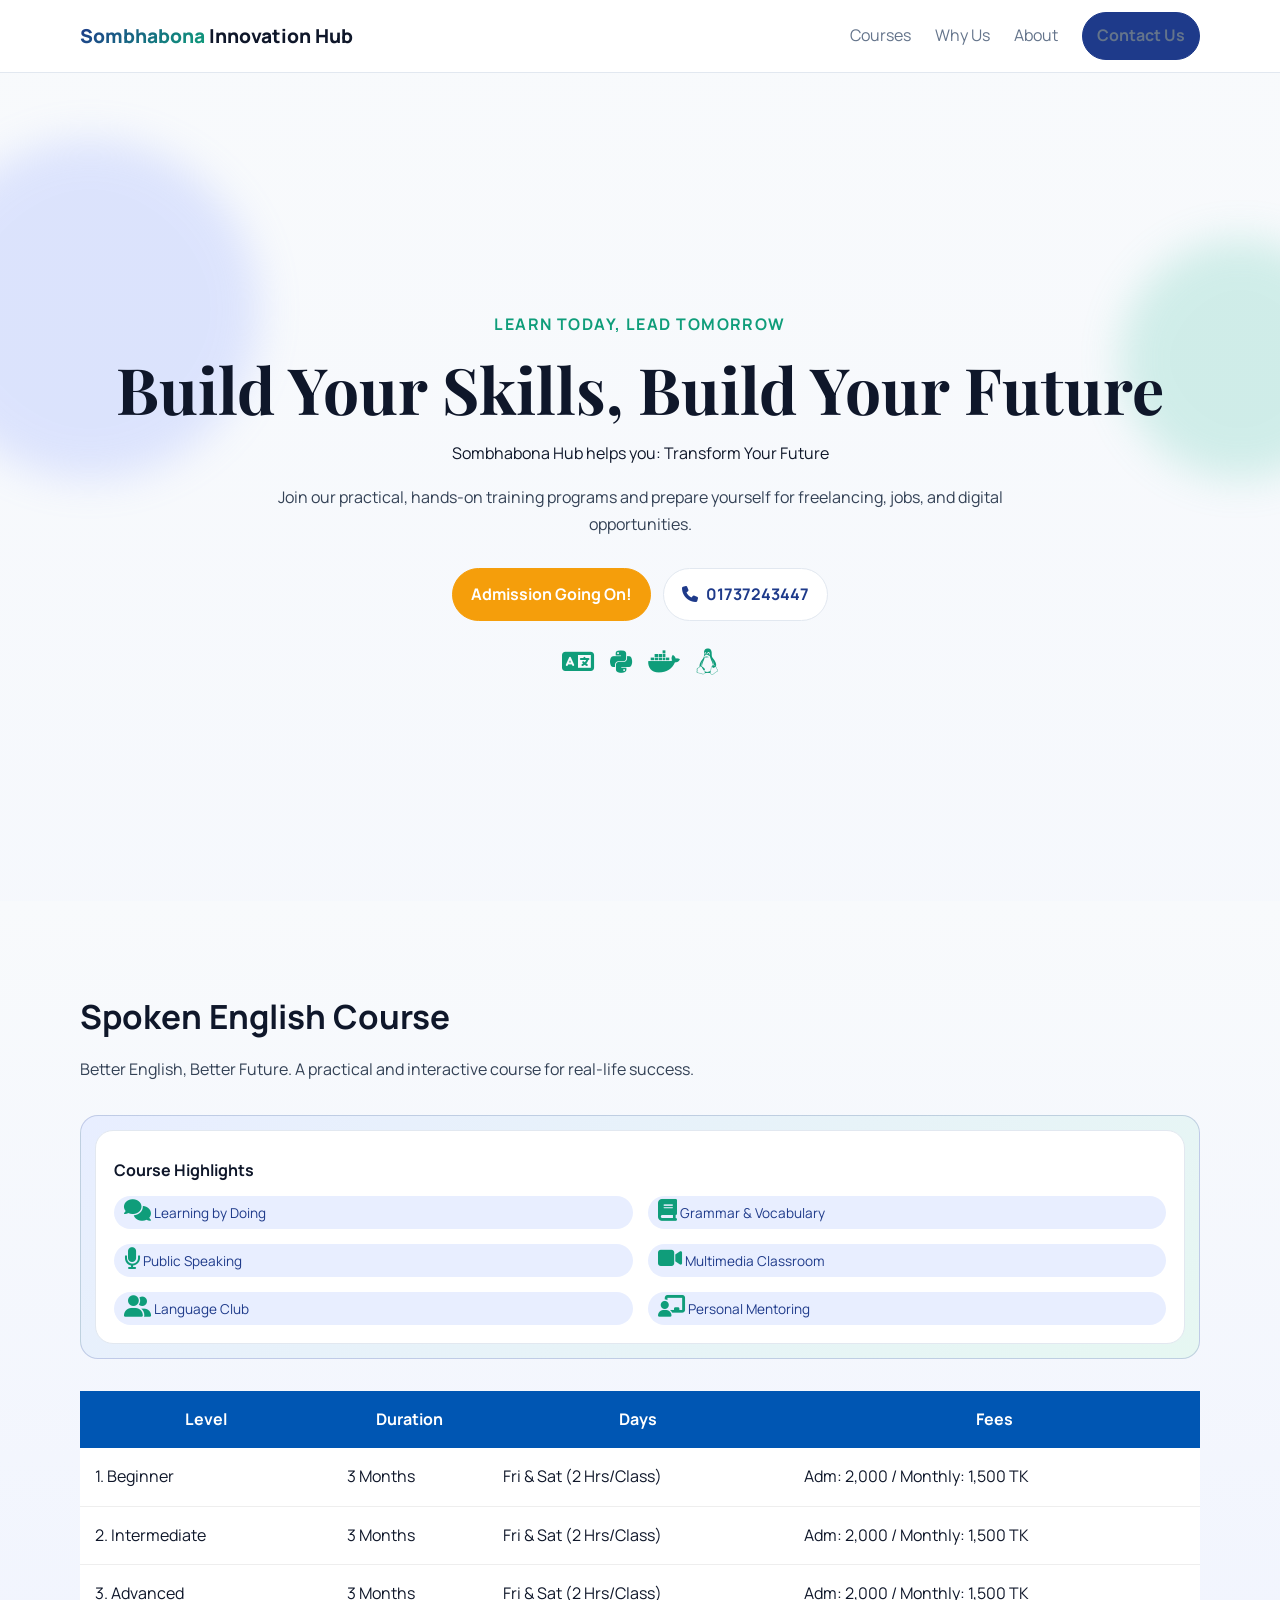
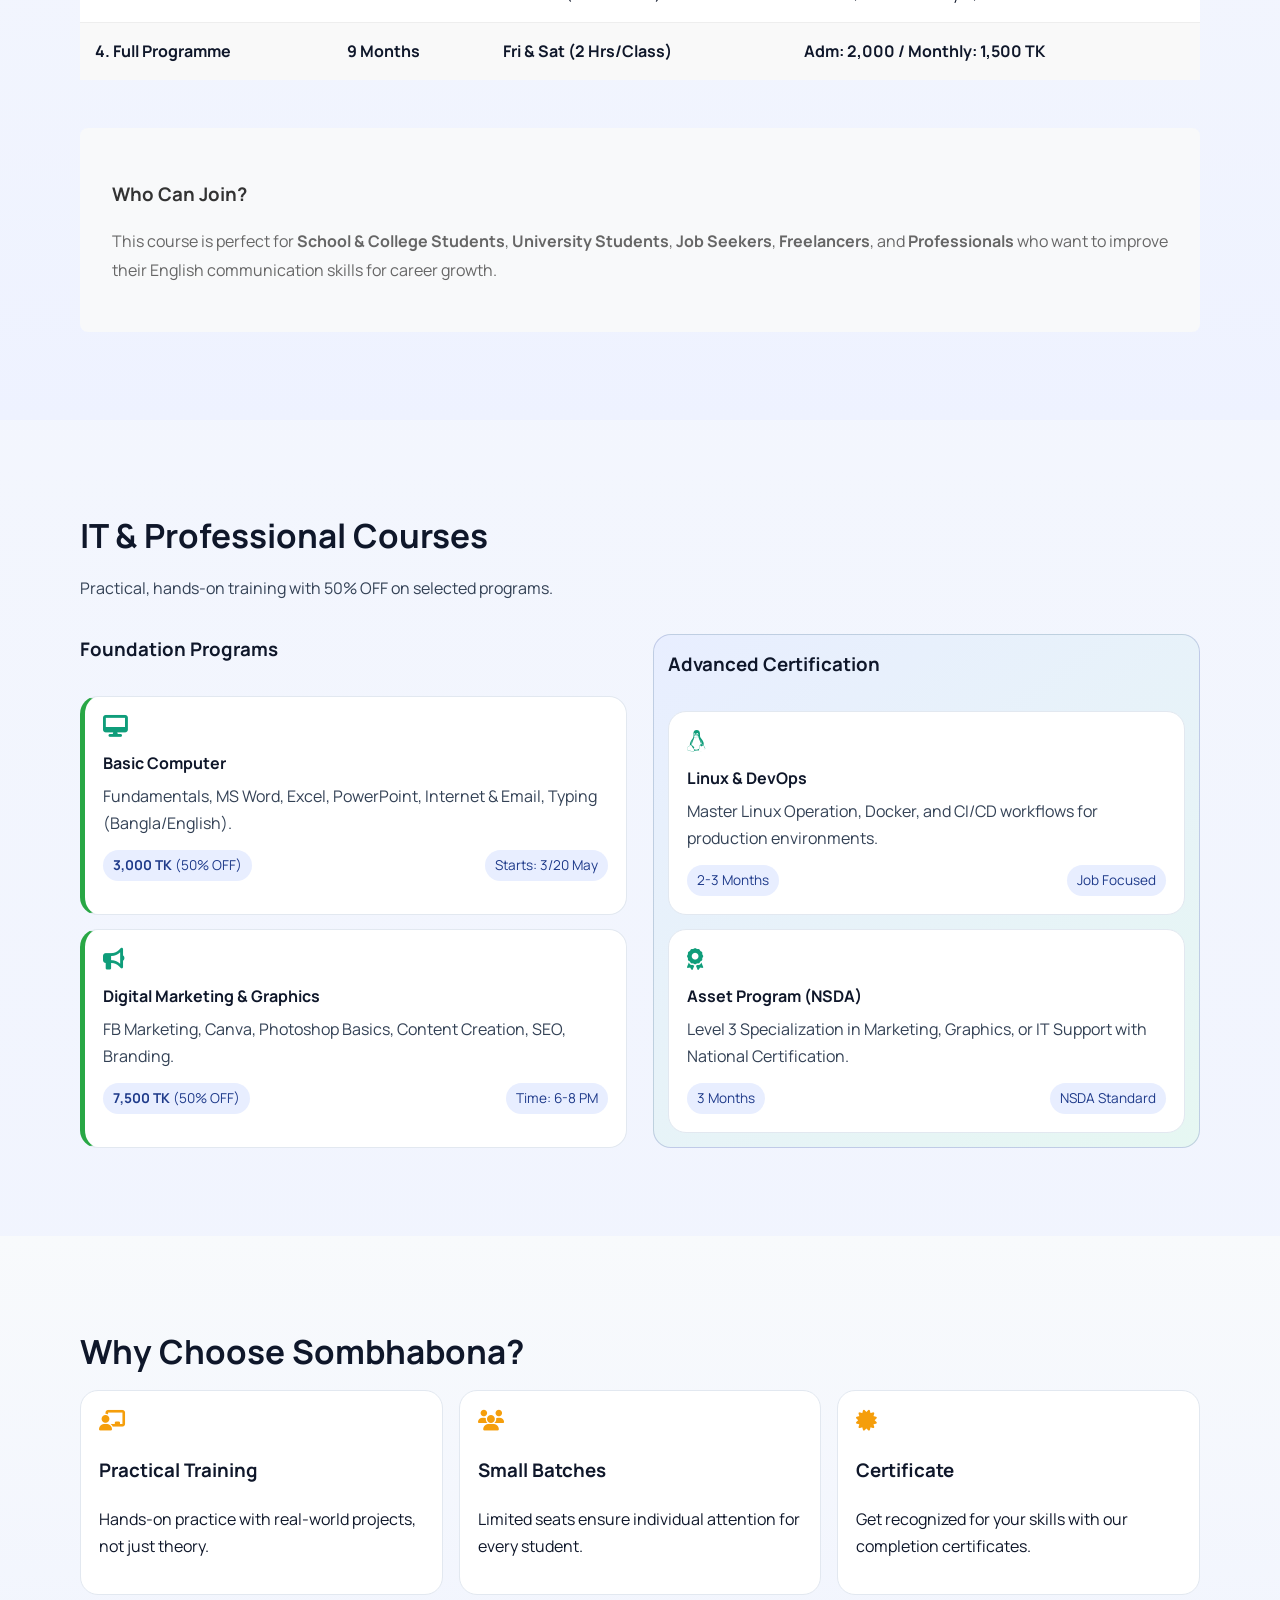
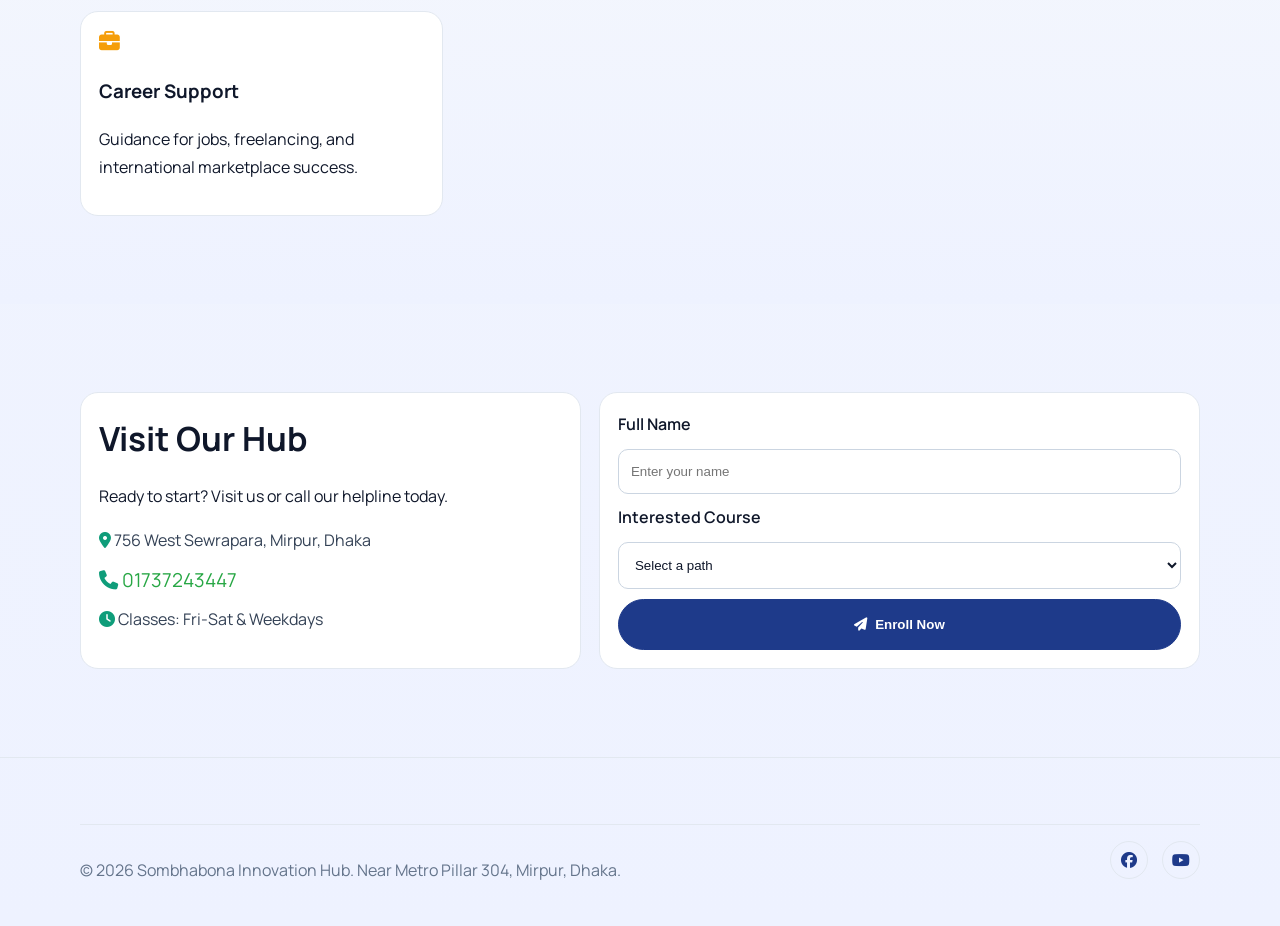
==== index-2.html @ af1b8246 "update to php" ====
<!DOCTYPE html>
<html lang="en">
  <head>
    <meta charset="UTF-8" />
    <meta name="viewport" content="width=device-width, initial-scale=1.0" />
    <title>Sombhabona Skills | Spoken English & IT Training</title>
    <meta
      name="description"
      content="Sombhabona Innovation Hub offers Spoken English, Digital Marketing, Graphic Design, and IT training with hands-on mentorship and career support."
    />
    <meta
      name="keywords"
      content="IT training, Spoken English course, devops course, docker course, linux, digital marketing, graphic design, Mirpur IT center"
    />
    <meta property="og:title" content="Sombhabona Innovation Hub" />
    <meta
      property="og:description"
      content="Master in-demand IT and Language skills with practical training and expert mentors."
    />
    <meta property="og:type" content="website" />
    <link rel="preconnect" href="https://fonts.googleapis.com" />
    <link rel="preconnect" href="https://fonts.gstatic.com" crossorigin />
    <link
      href="https://fonts.googleapis.com/css2?family=Manrope:wght@400;500;600;700;800&family=Playfair+Display:wght@700&display=swap"
      rel="stylesheet"
    />
    <link
      rel="stylesheet"
      href="https://cdnjs.cloudflare.com/ajax/libs/font-awesome/6.5.2/css/all.min.css"
      referreypolicy="no-referrer"
    />
    <link rel="stylesheet" href="styles.css" />
  </head>
  <body>
    <a class="skip-link" href="#main-content">Skip to content</a>

    <header class="site-header" id="top">
      <nav class="navbar container" aria-label="Main navigation">
        <a class="logo" href="#top">
          <span>Sombhabona</span> Innovation Hub
        </a>

        <button class="menu-toggle" aria-label="Open menu" aria-expanded="false" aria-controls="site-menu">
          <span></span><span></span><span></span>
        </button>

        <ul class="nav-links" id="site-menu">
          <li><a href="#courses">Courses</a></li>
          <li><a href="#features">Why Us</a></li>
          <li><a href="#about">About</a></li>
          <li><a href="#contact" class="btn btn-small">Contact Us</a></li>
        </ul>
      </nav>
    </header>

    <main id="main-content">
      <section class="hero section">
        <div class="orb orb-a"></div>
        <div class="orb orb-b"></div>
        <div class="container hero-content reveal">
          <p class="eyebrow">Learn Today, Lead Tomorrow</p>
          <h1>Build Your Skills, Build Your Future</h1>
          <p class="hero-rotator" aria-live="polite">
            <span class="rotator-label">Sombhabona Hub helps you:</span>
            <span class="rotating-text" id="heroRotatingText">Transform Your Future</span>
          </p>
          <p class="hero-text">
            Join our practical, hands-on training programs and prepare yourself for freelancing, jobs, and digital opportunities.
          </p>

          <div class="hero-actions">
            <a href="#courses" class="btn btn-enroll">Admission Going On!</a>
            <a href="tel:01737243447" class="btn btn-ghost"><i class="fa-solid fa-phone"></i> 01737243447</a>
          </div>

          <div class="hero-icons" aria-hidden="true">
            <i class="fa-solid fa-language" title="Spoken English"></i>
            <i class="fa-brands fa-python"></i>
            <i class="fa-brands fa-docker"></i>
            <i class="fa-brands fa-linux"></i>
          </div>
        </div>
      </section>

      <section id="spoken-english" class="section section-alt">
        <div class="container reveal">
          <h2 class="section-title">Spoken English Course</h2>
          <p class="section-subtitle">Better English, Better Future. A practical and interactive course for real-life success.</p>
          
          <div class="course-grid">
            <div class="course-column premium" style="grid-column: span 2;">
                <article class="course-card">
                    <h4>Course Highlights</h4>
                    <div class="meta" style="display: grid; grid-template-columns: 1fr 1fr; gap: 15px;">
                        <span><i class="fa-solid fa-comments"></i> Learning by Doing</span>
                        <span><i class="fa-solid fa-book"></i> Grammar & Vocabulary</span>
                        <span><i class="fa-solid fa-microphone"></i> Public Speaking</span>
                        <span><i class="fa-solid fa-video"></i> Multimedia Classroom</span>
                        <span><i class="fa-solid fa-user-group"></i> Language Club</span>
                        <span><i class="fa-solid fa-chalkboard-user"></i> Personal Mentoring</span>
                    </div>
                </article>
            </div>
          </div>

          <div class="table-container" style="overflow-x:auto; margin-top: 2rem;">
            <table style="width:100%; border-collapse: collapse; background: white; border-radius: 8px;">
                <thead style="background: var(--primary-color, #0056b3); color: white;">
                    <tr>
                        <th style="padding: 15px;">Level</th>
                        <th style="padding: 15px;">Duration</th>
                        <th style="padding: 15px;">Days</th>
                        <th style="padding: 15px;">Fees</th>
                    </tr>
                </thead>
                <tbody>
                    <tr style="border-bottom: 1px solid #eee;">
                        <td style="padding: 15px;">1. Beginner</td>
                        <td style="padding: 15px;">3 Months</td>
                        <td style="padding: 15px;">Fri & Sat (2 Hrs/Class)</td>
                        <td style="padding: 15px;">Adm: 2,000 / Monthly: 1,500 TK</td>
                    </tr>
                    <tr style="border-bottom: 1px solid #eee;">
                        <td style="padding: 15px;">2. Intermediate</td>
                        <td style="padding: 15px;">3 Months</td>
                        <td style="padding: 15px;">Fri & Sat (2 Hrs/Class)</td>
                        <td style="padding: 15px;">Adm: 2,000 / Monthly: 1,500 TK</td>
                    </tr>
                    <tr style="border-bottom: 1px solid #eee;">
                        <td style="padding: 15px;">3. Advanced</td>
                        <td style="padding: 15px;">3 Months</td>
                        <td style="padding: 15px;">Fri & Sat (2 Hrs/Class)</td>
                        <td style="padding: 15px;">Adm: 2,000 / Monthly: 1,500 TK</td>
                    </tr>
                    <tr style="font-weight: bold; background: #f9f9f9;">
                        <td style="padding: 15px;">4. Full Programme</td>
                        <td style="padding: 15px;">9 Months</td>
                        <td style="padding: 15px;">Fri & Sat (2 Hrs/Class)</td>
                        <td style="padding: 15px;">Adm: 2,000 / Monthly: 1,500 TK</td>
                    </tr>
                </tbody>
            </table>
          </div>

          <div style="margin-top: 3rem; padding: 2rem; background: #f8f9fa; border-radius: 8px;">
            <h3 style="margin-bottom: 1rem; color: #333;">Who Can Join?</h3>
            <p style="color: #666; line-height: 1.8;">
              This course is perfect for <strong>School & College Students</strong>, <strong>University Students</strong>, <strong>Job Seekers</strong>, <strong>Freelancers</strong>, and <strong>Professionals</strong> who want to improve their English communication skills for career growth.
            </p>
          </div>
        </div>
      </section>

      <section id="courses" class="section">
        <div class="container reveal">
          <h2 class="section-title">IT & Professional Courses</h2>
          <p class="section-subtitle">Practical, hands-on training with 50% OFF on selected programs.</p>

          <div class="course-grid">
            <div class="course-column">
              <h3>Foundation Programs</h3>
              <article class="course-card" style="border-left: 5px solid #28a745;">
                <i class="fa-solid fa-desktop"></i>
                <h4>Basic Computer</h4>
                <p>Fundamentals, MS Word, Excel, PowerPoint, Internet & Email, Typing (Bangla/English).</p>
                <div class="meta">
                    <span><strong>3,000 TK</strong> (50% OFF)</span>
                    <span>Starts: 3/20 May</span>
                </div>
              </article>

              <article class="course-card" style="border-left: 5px solid #28a745;">
                <i class="fa-solid fa-bullhorn"></i>
                <h4>Digital Marketing & Graphics</h4>
                <p>FB Marketing, Canva, Photoshop Basics, Content Creation, SEO, Branding.</p>
                <div class="meta">
                    <span><strong>7,500 TK</strong> (50% OFF)</span>
                    <span>Time: 6-8 PM</span>
                </div>
              </article>
            </div>

            <div class="course-column premium">
              <h3>Advanced Certification</h3>
              <article class="course-card">
                <i class="fa-brands fa-linux"></i>
                <h4>Linux & DevOps</h4>
                <p>Master Linux Operation, Docker, and CI/CD workflows for production environments.</p>
                <div class="meta"><span>2-3 Months</span><span>Job Focused</span></div>
              </article>

              <article class="course-card">
                <i class="fa-solid fa-award"></i>
                <h4>Asset Program (NSDA)</h4>
                <p>Level 3 Specialization in Marketing, Graphics, or IT Support with National Certification.</p>
                <div class="meta"><span>3 Months</span><span>NSDA Standard</span></div>
              </article>
            </div>
          </div>
        </div>
      </section>

      <section id="features" class="section section-alt">
        <div class="container reveal">
          <h2 class="section-title">Why Choose Sombhabona?</h2>
          <div class="feature-grid">
            <article class="feature-card"><i class="fa-solid fa-chalkboard-user"></i><h3>Practical Training</h3><p>Hands-on practice with real-world projects, not just theory.</p></article>
            <article class="feature-card"><i class="fa-solid fa-users"></i><h3>Small Batches</h3><p>Limited seats ensure individual attention for every student.</p></article>
            <article class="feature-card"><i class="fa-solid fa-certificate"></i><h3>Certificate</h3><p>Get recognized for your skills with our completion certificates.</p></article>
            <article class="feature-card"><i class="fa-solid fa-briefcase"></i><h3>Career Support</h3><p>Guidance for jobs, freelancing, and international marketplace success.</p></article>
          </div>
        </div>
      </section>

      <section id="contact" class="section">
        <div class="container contact-grid reveal">
          <aside class="contact-info">
            <h2 class="section-title">Visit Our Hub</h2>
            <p>Ready to start? Visit us or call our helpline today.</p>
            <ul>
              <li><i class="fa-solid fa-location-dot"></i> 756 West Sewrapara, Mirpur, Dhaka</li>
              <li style="font-size: 1.2rem; color: #28a745;"><i class="fa-solid fa-phone"></i> 01737243447</li>
              <li><i class="fa-solid fa-clock"></i> Classes: Fri-Sat & Weekdays</li>
            </ul>
          </aside>

          <form id="contactForm" class="contact-form">
            <div class="field">
              <label for="fullName">Full Name</label>
              <input id="fullName" type="text" placeholder="Enter your name" required />
            </div>
            <div class="field">
              <label for="course">Interested Course</label>
              <select id="course" required>
                <option value="">Select a path</option>
                <option>Spoken English Programme</option>
                <option>Basic Computer (3,000 TK)</option>
                <option>Digital Marketing & Graphics (7,500 TK)</option>
                <option>Linux / DevOps / Cloud</option>
              </select>
            </div>
            <button type="submit" class="btn submit-btn">
              <i class="fa-solid fa-paper-plane"></i>
              <span>Enroll Now</span>
            </button>
          </form>
        </div>
      </section>
    </main>

    <footer class="site-footer">
      <div class="footer-bottom container">
        <p>© 2026 Sombhabona Innovation Hub. Near Metro Pillar 304, Mirpur, Dhaka.</p>
        <div class="socials">
            <a href="#"><i class="fa-brands fa-facebook"></i></a>
            <a href="#"><i class="fa-brands fa-youtube"></i></a>
        </div>
      </div>
    </footer>

    <script src="script.js"></script>
  </body>
</html>
---- styles.css ----
:root {
  --primary: #1e3a8a;
  --primary-hover: #1a3278;
  --primary-light: #e8eeff;
  --secondary: #0f9d7a;
  --secondary-hover: #0c8768;
  --secondary-light: #e6f7f2;
  --accent: #f59e0b;
  --accent-hover: #d98908;
  --accent-light: #fff5e3;
  --bg-main: #f8fafc;
  --bg-surface: #ffffff;
  --bg-elevated: #f1f5f9;
  --border: #e2e8f0;
  --text-primary: #0f172a;
  --text-secondary: #334155;
  --text-muted: #64748b;
  --success: #10b981;
  --danger: #ef4444;
  --radius: 18px;
  --shadow: 0 20px 60px rgba(30, 58, 138, 0.12);
}

* {
  box-sizing: border-box;
}

html {
  scroll-behavior: smooth;
}

body {
  margin: 0;
  font-family: "Manrope", sans-serif;
  background: linear-gradient(180deg, #f8fafc 0%, #eef2ff 100%);
  color: var(--text-primary);
  line-height: 1.7;
}

img {
  max-width: 100%;
}

a {
  color: inherit;
  text-decoration: none;
}

.container {
  width: min(1120px, 92%);
  margin: 0 auto;
}

.section {
  padding: 88px 0;
}

.section-alt {
  background: linear-gradient(180deg, #f8fafc, #eef2ff);
}

.section-title {
  font-size: clamp(1.6rem, 2.6vw, 2.6rem);
  margin: 0 0 10px;
}

.section-subtitle {
  color: var(--text-secondary);
  margin: 0 0 32px;
}

.skip-link {
  position: absolute;
  left: -999px;
  top: -999px;
}

.skip-link:focus {
  left: 16px;
  top: 16px;
  background: var(--primary);
  color: #ffffff;
  padding: 8px 12px;
  border-radius: 8px;
}

.site-header {
  position: sticky;
  top: 0;
  z-index: 999;
  backdrop-filter: blur(12px);
  background: rgba(255, 255, 255, 0.9);
  border-bottom: 1px solid var(--border);
}

.navbar {
  display: flex;
  justify-content: space-between;
  align-items: center;
  min-height: 72px;
}

.logo {
  font-weight: 800;
  font-size: 1.2rem;
}

.logo span {
  background: linear-gradient(135deg, var(--primary), var(--secondary));
  -webkit-background-clip: text;
  background-clip: text;
  color: transparent;
}

.nav-links {
  list-style: none;
  display: flex;
  gap: 24px;
  align-items: center;
  margin: 0;
  padding: 0;
}

.nav-links a {
  color: var(--text-muted);
  transition: color 0.25s ease;
}

.nav-links a:hover,
.nav-links a.active {
  color: var(--primary);
}

.btn {
  display: inline-flex;
  align-items: center;
  justify-content: center;
  gap: 8px;
  border: 1px solid var(--primary);
  background: var(--primary);
  color: #fff;
  padding: 12px 18px;
  border-radius: 999px;
  font-weight: 700;
  transition: transform 0.25s ease, box-shadow 0.25s ease;
}

.btn:hover {
  transform: translateY(-2px);
  box-shadow: var(--shadow);
  background: var(--primary-hover);
}

.btn-ghost {
  background: #ffffff;
  border-color: var(--border);
  color: var(--primary);
}

.btn-small {
  padding: 9px 14px;
  color: #fff;
}

.btn-enroll {
  background: var(--accent);
  border-color: var(--accent);
}

.btn-enroll:hover {
  background: var(--accent-hover);
}

.menu-toggle {
  display: none;
  flex-direction: column;
  gap: 5px;
  background: none;
  border: 0;
}

.menu-toggle span {
  width: 26px;
  height: 2px;
  background: var(--text-primary);
}

.hero {
  position: relative;
  overflow: clip;
  min-height: calc(100vh - 72px);
  display: grid;
  place-items: center;
}

.hero-content {
  text-align: center;
  position: relative;
  z-index: 2;
}

.eyebrow {
  text-transform: uppercase;
  letter-spacing: 0.09em;
  color: var(--secondary);
  font-weight: 700;
}

.hero h1 {
  margin: 0;
  font-size: clamp(2.1rem, 5vw, 4.1rem);
  line-height: 1.1;
  font-family: "Playfair Display", serif;
}

.hero-text {
  max-width: 760px;
  margin: 14px auto 30px;
  color: var(--text-secondary);
}

.hero-actions {
  display: flex;
  justify-content: center;
  flex-wrap: wrap;
  gap: 12px;
}

.hero-icons {
  margin-top: 28px;
  display: inline-flex;
  gap: 16px;
  color: var(--secondary);
  font-size: 1.6rem;
  animation: float 4s ease-in-out infinite;
}

.stats-strip {
  margin-top: 28px;
  display: grid;
  gap: 14px;
  grid-template-columns: repeat(3, minmax(90px, 1fr));
}

.stats-strip article {
  background: var(--bg-surface);
  border: 1px solid var(--border);
  border-radius: var(--radius);
  padding: 12px;
}

.stats-strip strong {
  display: block;
  font-size: 1.4rem;
}

.stats-strip span {
  color: var(--text-muted);
  font-size: 0.92rem;
}

.orb {
  position: absolute;
  border-radius: 999px;
  filter: blur(20px);
  opacity: 0.25;
  pointer-events: none;
}

.orb-a {
  width: 340px;
  height: 340px;
  background: #8ca3ff;
  top: 8%;
  left: -80px;
  animation: pulse 7s infinite;
}

.orb-b {
  width: 240px;
  height: 240px;
  background: #5bc9b0;
  right: -80px;
  top: 20%;
  animation: pulse 8s infinite;
}

.orb-c {
  width: 290px;
  height: 290px;
  background: #ffd38a;
  bottom: -100px;
  left: 40%;
  animation: pulse 9s infinite;
}

.course-grid {
  display: grid;
  gap: 26px;
  grid-template-columns: repeat(2, minmax(0, 1fr));
  align-items: stretch;
}

.course-column h3 {
  margin: 0 0 16px;
}

.course-grid > .course-column:not(.asset-program) {
  display: flex;
  flex-direction: column;
  gap: 14px;
}

.course-grid > .course-column:not(.asset-program) .course-card {
  margin-bottom: 0;
  flex: 1;
}

.course-card {
  background: var(--bg-surface);
  border: 1px solid var(--border);
  border-radius: var(--radius);
  padding: 18px;
  margin-bottom: 14px;
  transition: transform 0.3s ease, border-color 0.3s ease;
}

.course-card:hover {
  transform: translateY(-5px);
  border-color: rgba(15, 157, 122, 0.55);
}

.course-card i {
  color: var(--secondary);
  font-size: 1.35rem;
}

.course-card h4 {
  margin: 8px 0 6px;
}

.course-card p {
  margin: 0;
  color: var(--text-secondary);
}

.meta {
  margin-top: 12px;
  display: flex;
  justify-content: space-between;
  gap: 10px;
}

.meta span {
  font-size: 0.85rem;
  background: var(--primary-light);
  color: var(--primary);
  border-radius: 999px;
  padding: 4px 10px;
}

.premium {
  padding: 14px;
  border-radius: var(--radius);
  background: linear-gradient(145deg, var(--primary-light), var(--secondary-light));
  border: 1px solid rgba(30, 58, 138, 0.2);
}

.asset-courses {
  display: grid;
  grid-template-columns: repeat(3, minmax(0, 1fr));
  gap: 14px;
}

.asset-program {
  grid-column: 1 / -1;
}

.asset-program .course-card {
  margin-bottom: 0;
  height: 100%;
}

.feature-grid,
.testimonial-grid,
.counter-grid,
.footer-grid {
  display: grid;
  gap: 16px;
}

.feature-grid {
  grid-template-columns: repeat(3, minmax(0, 1fr));
}

.feature-card,
.testimonial-card,
.counter-grid article,
.contact-info,
.contact-form {
  background: var(--bg-surface);
  border: 1px solid var(--border);
  border-radius: var(--radius);
  padding: 18px;
}

.feature-card:hover,
.testimonial-card:hover {
  box-shadow: var(--shadow);
  transform: translateY(-4px);
}

.feature-card i {
  color: var(--accent);
  font-size: 1.3rem;
}

.about-grid {
  display: grid;
  gap: 28px;
  grid-template-columns: 1fr 1fr;
  align-items: center;
}

.about-media {
  min-height: 320px;
  border-radius: var(--radius);
  padding: 12px;
  background: linear-gradient(150deg, var(--primary-light), var(--secondary-light));
}

.about-block {
  height: 100%;
  border-radius: calc(var(--radius) - 6px);
  background: repeating-linear-gradient(
    45deg,
    rgba(255, 255, 255, 1),
    rgba(255, 255, 255, 1) 20px,
    rgba(241, 245, 249, 1),
    rgba(241, 245, 249, 1) 40px
  );
}

.about-image {
  width: 100%;
  height: 100%;
  min-height: 296px;
  border-radius: calc(var(--radius) - 6px);
  object-fit: cover;
  display: block;
}

.checks {
  padding: 0;
  list-style: none;
}

.checks li {
  margin: 8px 0;
}

.checks i {
  color: var(--success);
}

.counter-grid {
  grid-template-columns: repeat(4, minmax(0, 1fr));
}

.counter-grid article {
  text-align: center;
}

.counter-grid i {
  font-size: 1.4rem;
  color: var(--secondary);
}

.counter-grid strong {
  display: block;
  font-size: 2rem;
  margin-top: 6px;
}

.counter-grid span {
  color: var(--text-muted);
}

.testimonial-grid {
  grid-template-columns: repeat(3, minmax(0, 1fr));
}

.stars {
  color: var(--accent);
  letter-spacing: 1px;
}

.faq-list {
  display: grid;
  gap: 12px;
}

.faq-item {
  border-radius: 14px;
  border: 1px solid var(--border);
  overflow: hidden;
  background: var(--bg-surface);
}

.faq-question {
  width: 100%;
  text-align: left;
  background: none;
  color: var(--text-primary);
  border: 0;
  padding: 16px;
  font-size: 1rem;
  display: flex;
  justify-content: space-between;
  align-items: center;
}

.faq-question i {
  transition: transform 0.25s ease;
}

.faq-item.open .faq-question i {
  transform: rotate(180deg);
}

.faq-answer {
  max-height: 0;
  overflow: hidden;
  transition: max-height 0.3s ease;
}

.faq-item.open .faq-answer {
  max-height: 130px;
}

.faq-answer p {
  margin: 0;
  padding: 0 16px 16px;
  color: var(--text-secondary);
}

.contact-grid {
  display: grid;
  grid-template-columns: 1fr 1.2fr;
  gap: 18px;
}

.contact-info ul {
  list-style: none;
  padding: 0;
  margin: 16px 0;
}

.contact-info li {
  margin: 10px 0;
  color: var(--text-secondary);
}

.contact-info i {
  color: var(--secondary);
}

.socials {
  display: flex;
  gap: 14px;
}

.socials a {
  width: 38px;
  height: 38px;
  display: grid;
  place-items: center;
  border-radius: 999px;
  border: 1px solid var(--border);
  color: var(--primary);
}

.contact-form {
  display: grid;
  gap: 10px;
}

.field {
  display: grid;
  gap: 6px;
}

.field label {
  font-weight: 600;
}

.field input,
.field select,
.field textarea {
  width: 100%;
  padding: 12px;
  border-radius: 10px;
  border: 1px solid #cbd5e1;
  background: #ffffff;
  color: var(--text-primary);
}

.field input:focus,
.field select:focus,
.field textarea:focus {
  outline: 2px solid rgba(15, 157, 122, 0.45);
  border-color: transparent;
}

.error {
  color: var(--danger);
  min-height: 1.15em;
}

.form-status {
  margin: 8px 0 0;
  font-weight: 700;
}

.form-status.ok {
  color: var(--success);
}

.form-status.fail {
  color: var(--danger);
}

.site-footer {
  padding-top: 46px;
  border-top: 1px solid var(--border);
}

.footer-grid {
  grid-template-columns: repeat(4, minmax(0, 1fr));
}

.footer-grid a {
  display: block;
  margin: 6px 0;
  color: var(--text-secondary);
}

.footer-bottom {
  border-top: 1px solid var(--border);
  margin-top: 20px;
  padding: 16px 0 26px;
  display: flex;
  justify-content: space-between;
  gap: 16px;
  flex-wrap: wrap;
  color: var(--text-muted);
}

.reveal {
  opacity: 0;
  transform: translateY(30px);
  transition: opacity 0.7s ease, transform 0.7s ease;
}

.reveal.show {
  opacity: 1;
  transform: translateY(0);
}

@keyframes pulse {
  0%,
  100% {
    transform: scale(1);
  }
  50% {
    transform: scale(1.12);
  }
}

@keyframes float {
  0%,
  100% {
    transform: translateY(0);
  }
  50% {
    transform: translateY(-8px);
  }
}

@media (max-width: 992px) {
  .course-grid,
  .feature-grid,
  .testimonial-grid,
  .counter-grid,
  .footer-grid,
  .contact-grid,
  .about-grid {
    grid-template-columns: 1fr 1fr;
  }

  .asset-courses {
    grid-template-columns: 1fr 1fr;
  }
}

@media (max-width: 768px) {
  .menu-toggle {
    display: flex;
  }

  .nav-links {
    position: fixed;
    top: 72px;
    right: 0;
    width: min(320px, 80vw);
    height: calc(100vh - 72px);
    background: #ffffff;
    border-left: 1px solid var(--border);
    display: grid;
    align-content: start;
    gap: 8px;
    padding: 16px;
    transform: translateX(100%);
    transition: transform 0.3s ease;
  }

  .nav-links.open {
    transform: translateX(0);
  }

  .course-grid,
  .feature-grid,
  .testimonial-grid,
  .counter-grid,
  .footer-grid,
  .contact-grid,
  .about-grid {
    grid-template-columns: 1fr;
  }

  .asset-courses {
    grid-template-columns: 1fr;
  }

  .section {
    padding: 70px 0;
  }
}

@media (prefers-reduced-motion: reduce) {
  *,
  *::before,
  *::after {
    animation: none !important;
    transition: none !important;
    scroll-behavior: auto !important;
  }
}
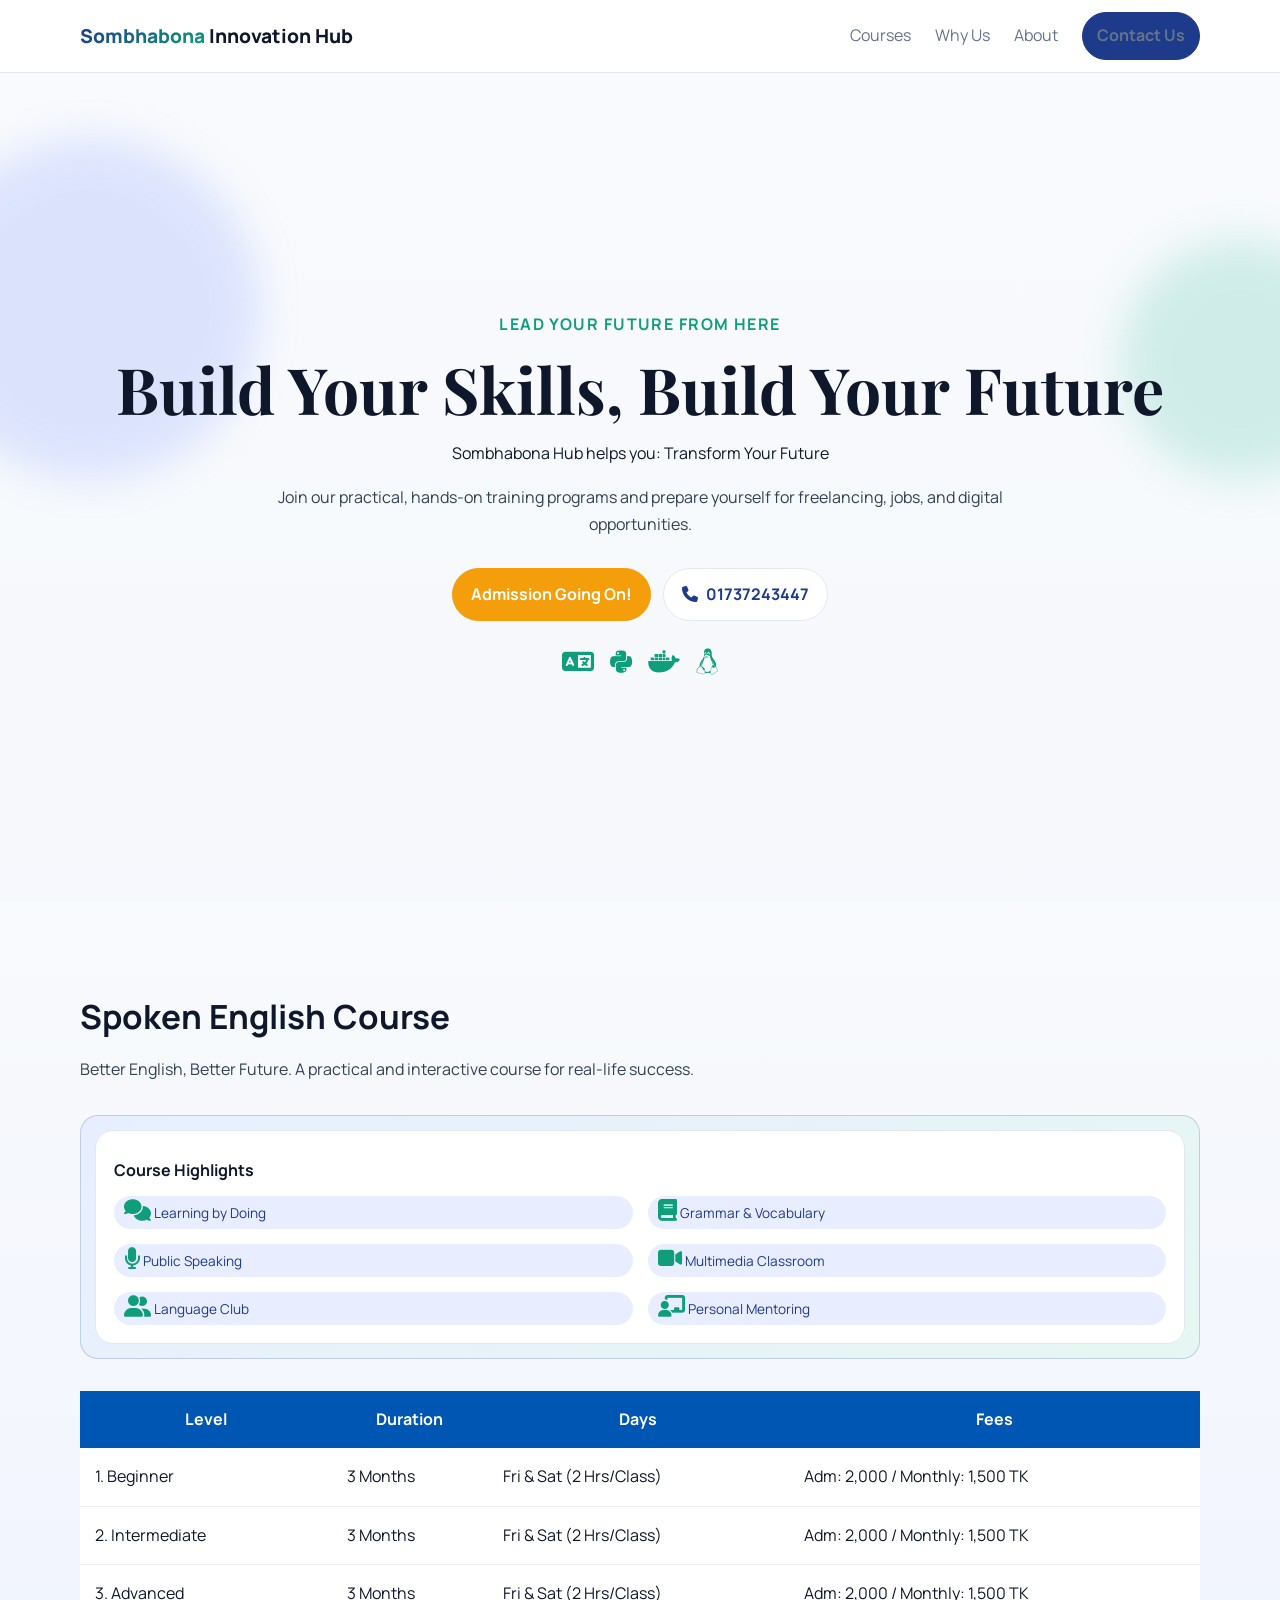
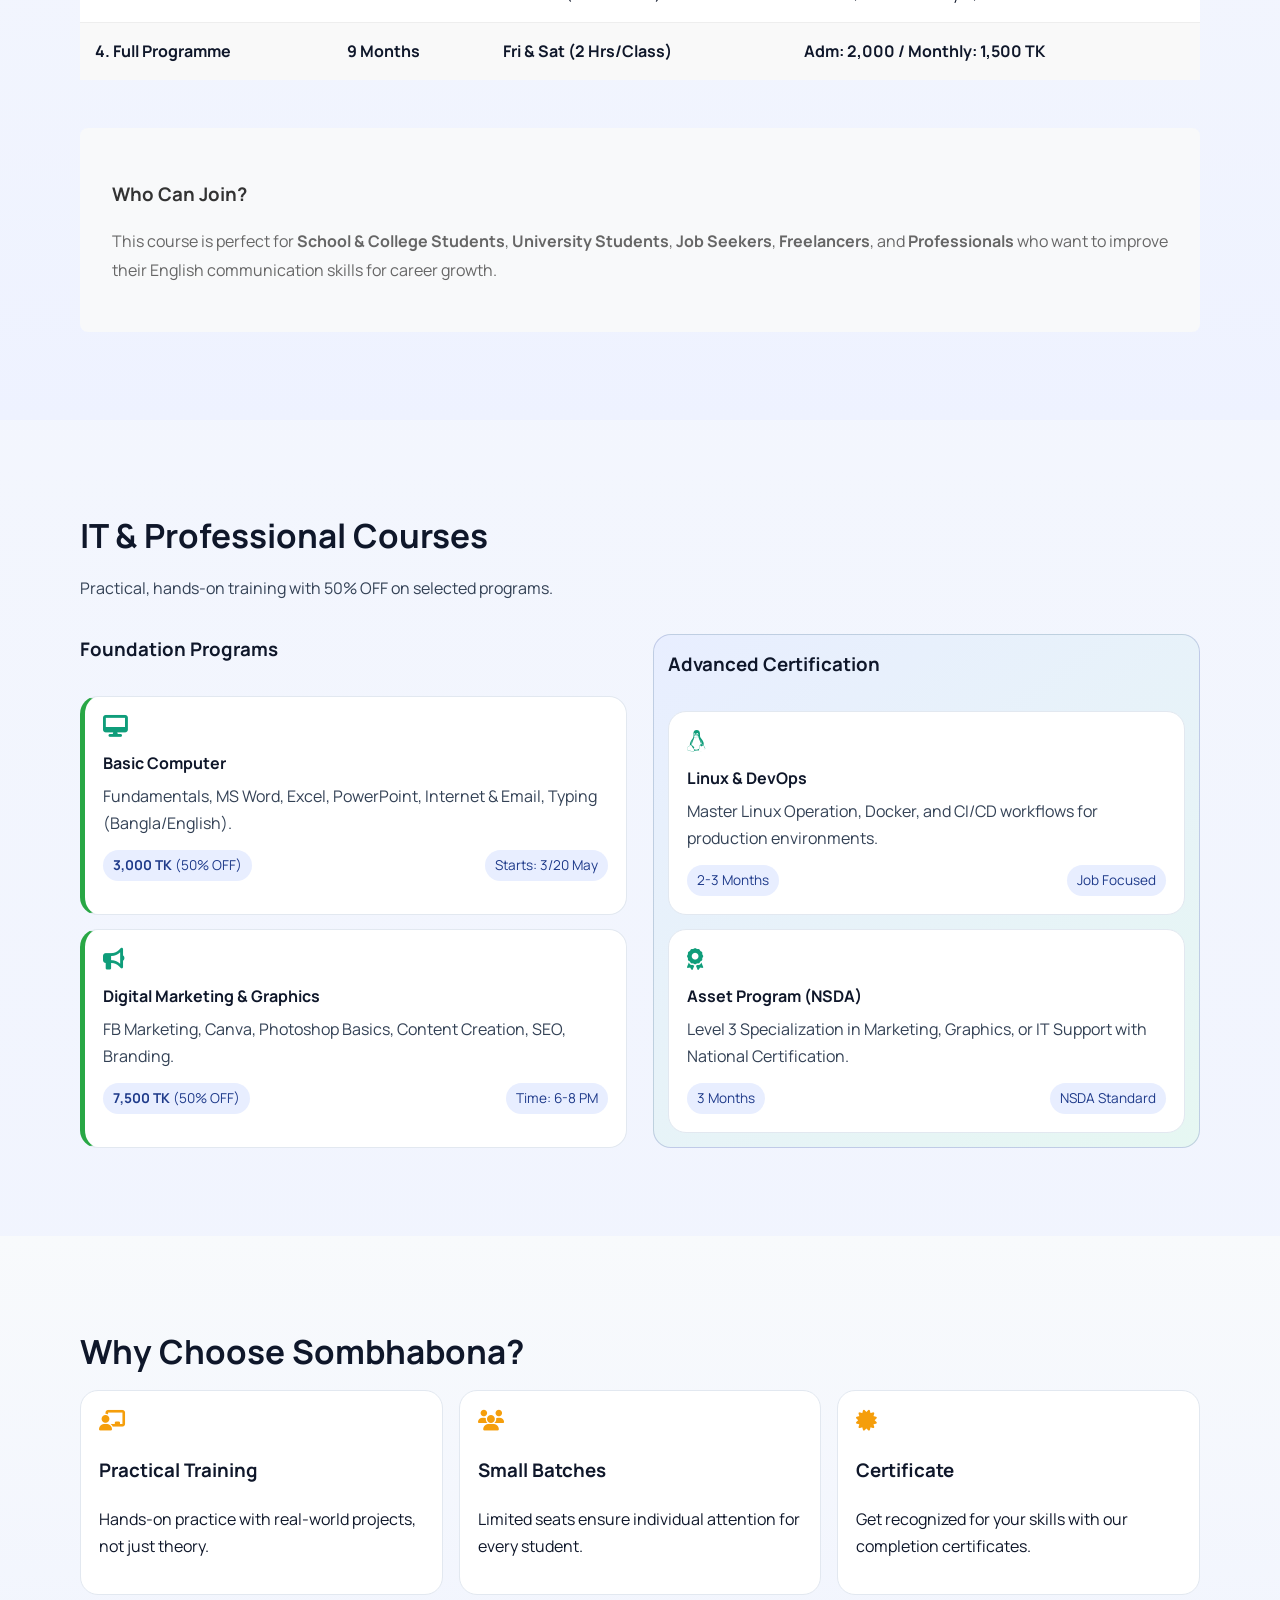
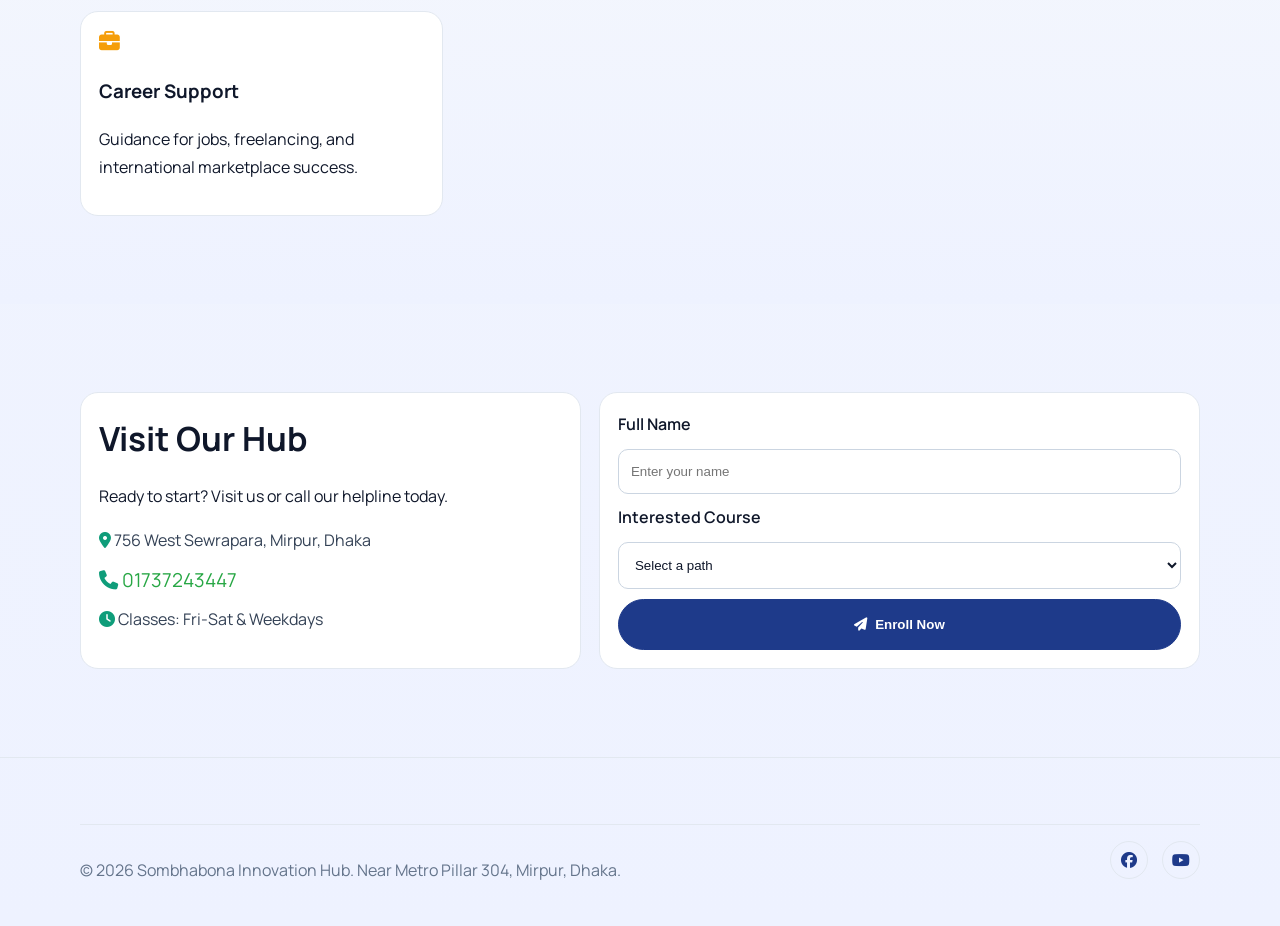
==== commit 7d789671: "update to php" ====
--- a/index-2.html
+++ b/index-2.html
@@ -58,7 +58,7 @@
         <div class="orb orb-a"></div>
         <div class="orb orb-b"></div>
         <div class="container hero-content reveal">
-          <p class="eyebrow">Learn Today, Lead Tomorrow</p>
+          <p class="eyebrow">Lead your future from here</p>
           <h1>Build Your Skills, Build Your Future</h1>
           <p class="hero-rotator" aria-live="polite">
             <span class="rotator-label">Sombhabona Hub helps you:</span>
--- a/styles.css
+++ b/styles.css
@@ -162,6 +162,35 @@
   color: #fff;
 }
 
+.nav-links .btn-admission {
+  background: linear-gradient(135deg, var(--accent), #ef7d00);
+  border-color: var(--accent);
+  color: #ffffff;
+  box-shadow: 0 12px 26px rgba(245, 158, 11, 0.22);
+}
+
+.nav-links .btn-admission:hover,
+.nav-links .btn-admission:focus-visible {
+  background: linear-gradient(135deg, #ff9f1a, #e56f00);
+  border-color: #e56f00;
+  color: #ffffff;
+}
+
+.nav-links .btn-language {
+  background: transparent;
+  border-color: var(--secondary);
+  color: var(--secondary);
+  box-shadow: none;
+}
+
+.nav-links .btn-language:hover,
+.nav-links .btn-language:focus-visible {
+  background: var(--secondary);
+  border-color: var(--secondary);
+  color: #ffffff;
+  box-shadow: 0 12px 26px rgba(15, 157, 122, 0.18);
+}
+
 .btn-enroll {
   background: var(--accent);
   border-color: var(--accent);
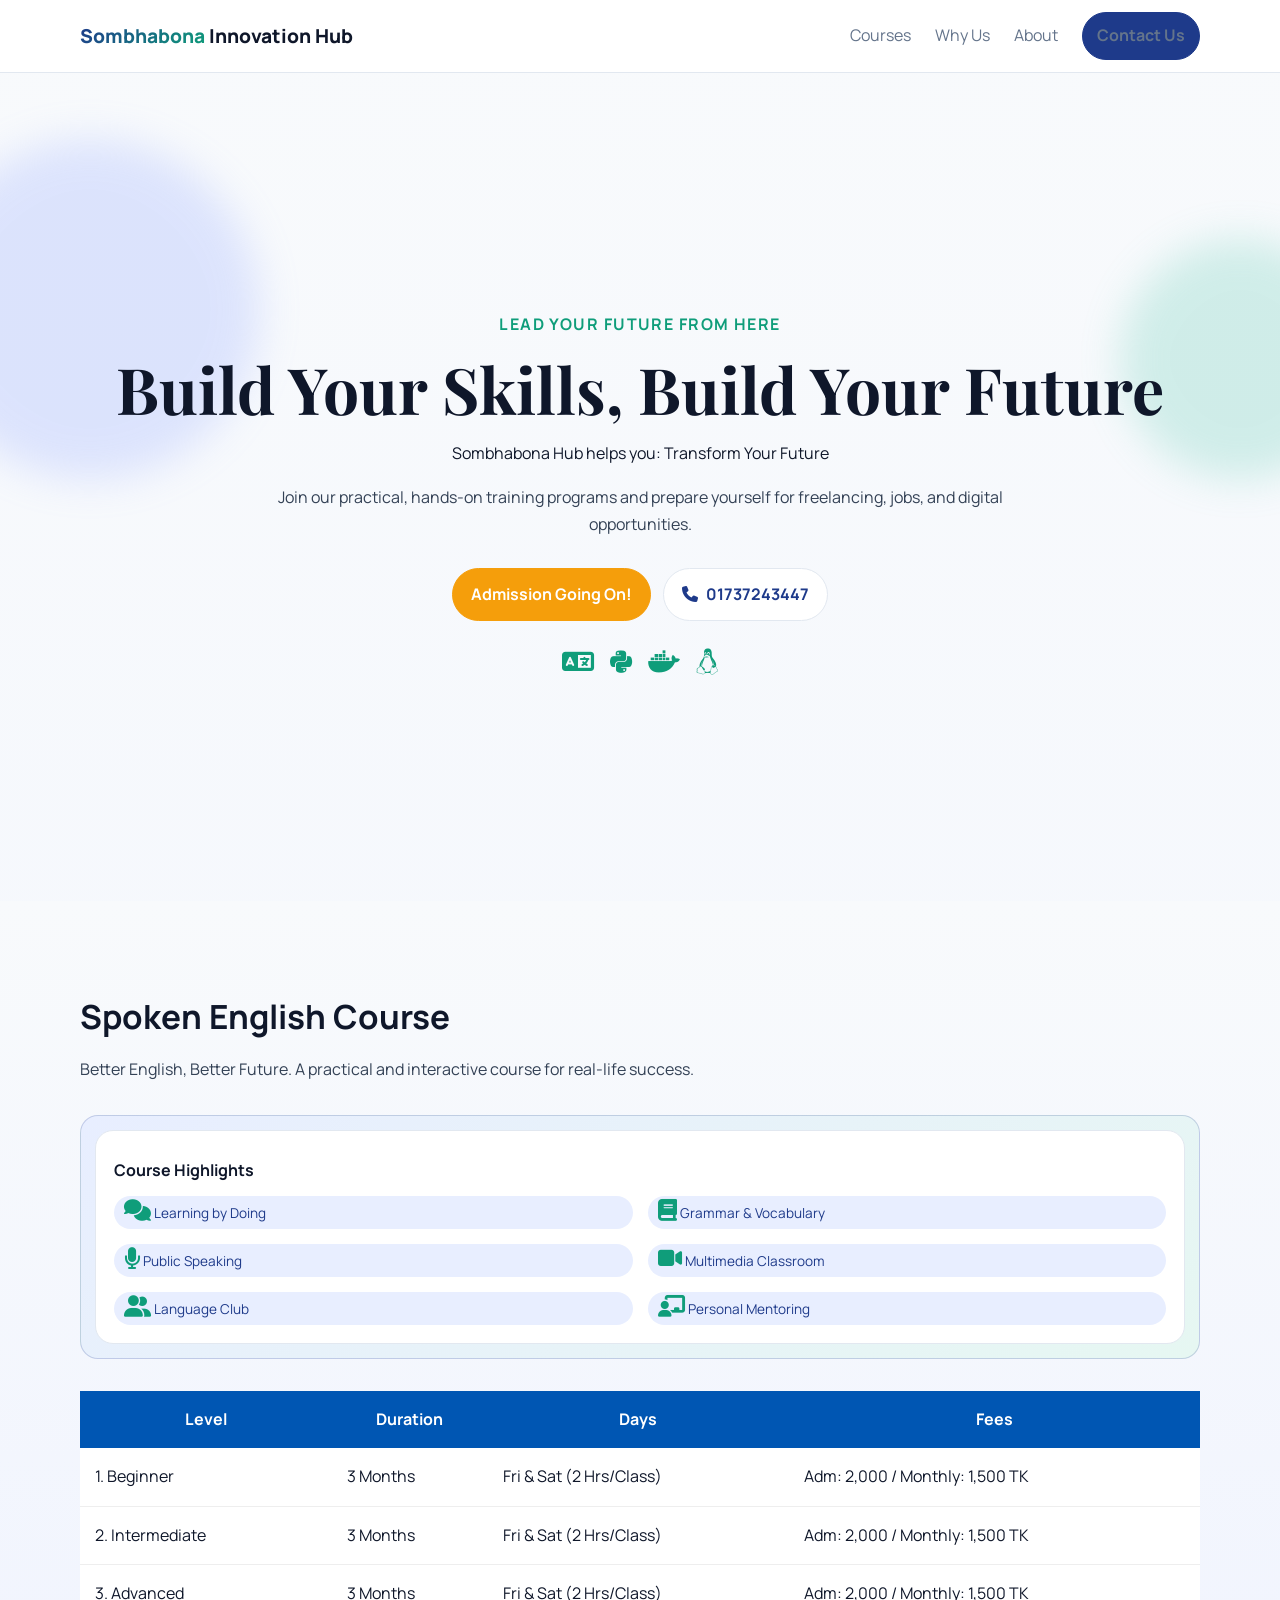
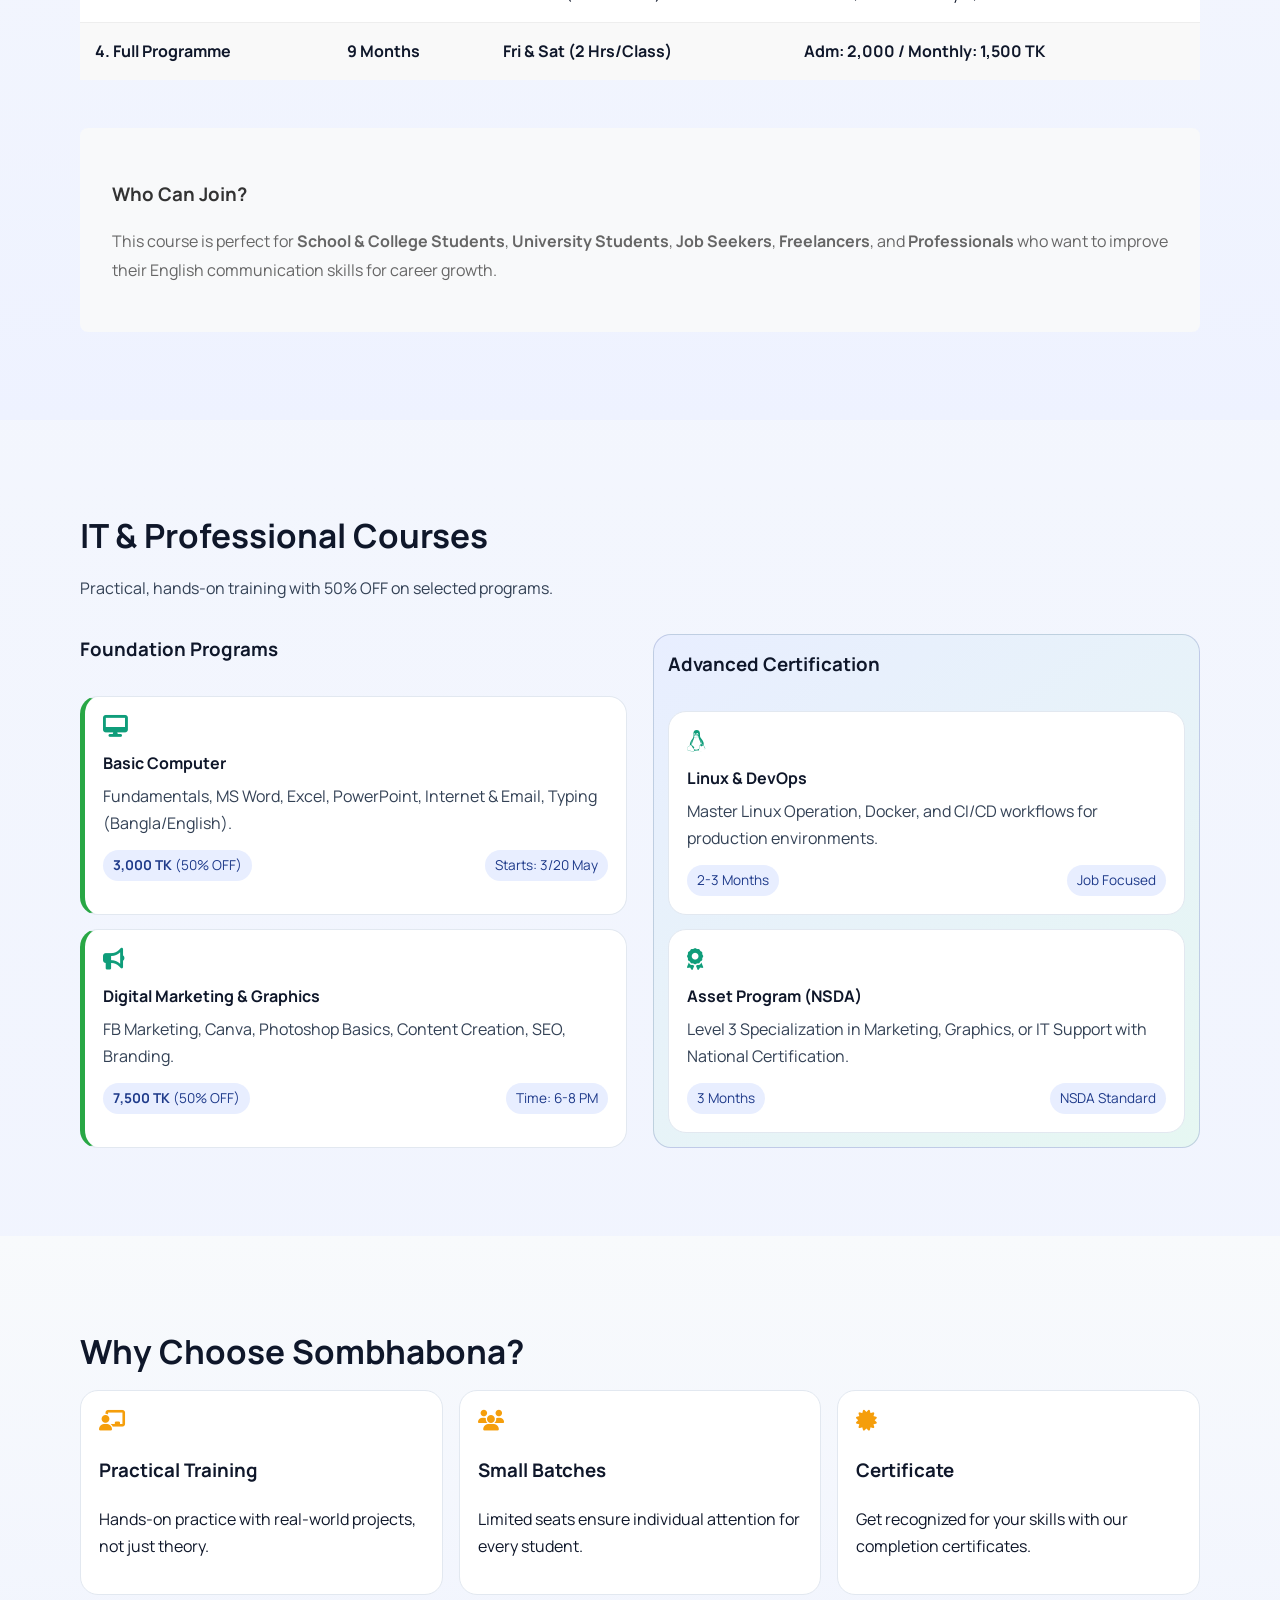
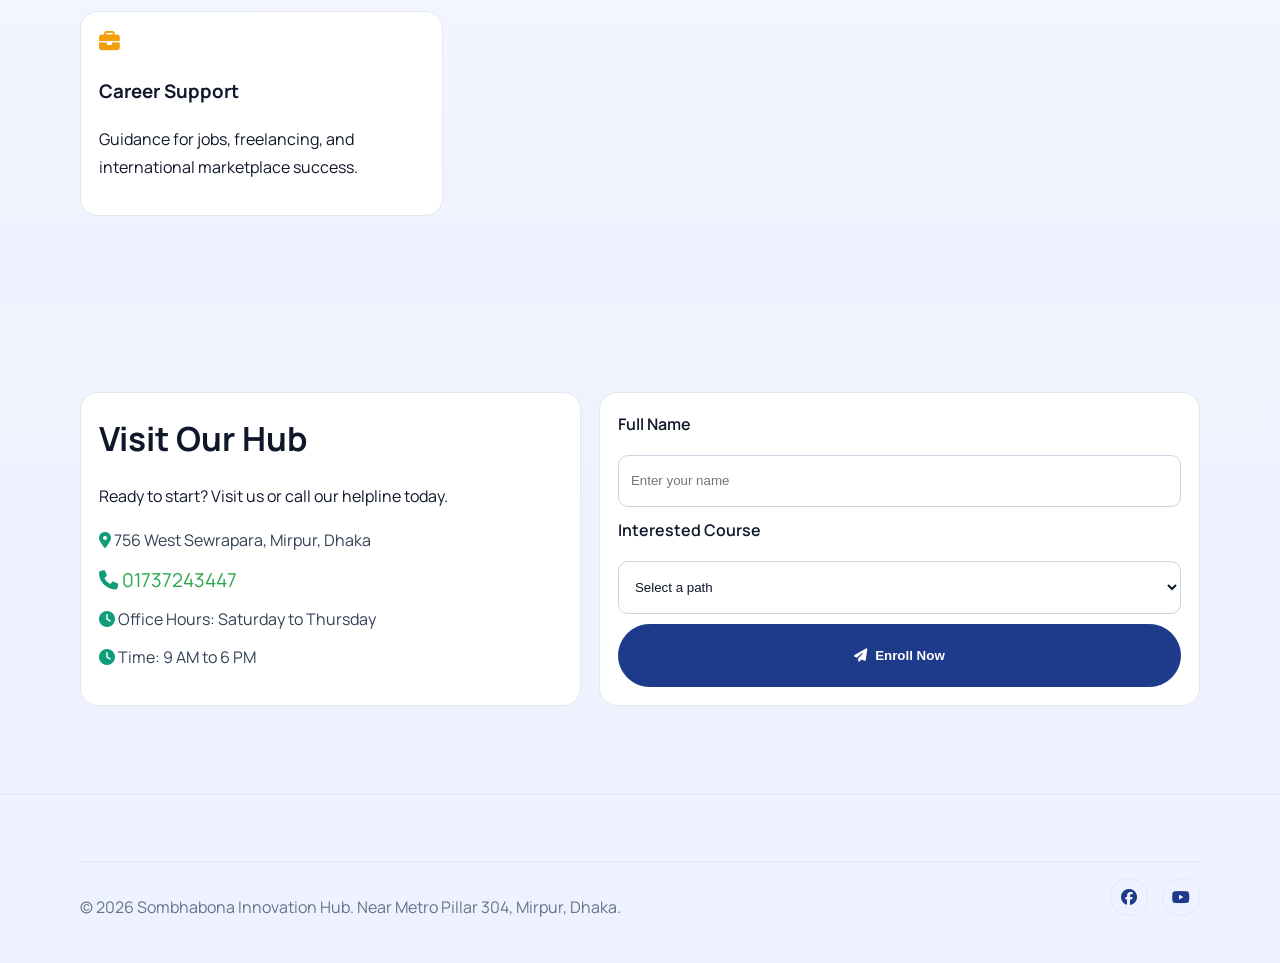
==== commit 2f9119f5: "update contact info" ====
--- a/index-2.html
+++ b/index-2.html
@@ -220,7 +220,8 @@
             <ul>
               <li><i class="fa-solid fa-location-dot"></i> 756 West Sewrapara, Mirpur, Dhaka</li>
               <li style="font-size: 1.2rem; color: #28a745;"><i class="fa-solid fa-phone"></i> 01737243447</li>
-              <li><i class="fa-solid fa-clock"></i> Classes: Fri-Sat & Weekdays</li>
+              <li><i class="fa-solid fa-clock"></i> Office Hours: Saturday to Thursday</li>
+              <li><i class="fa-solid fa-clock"></i> Time: 9 AM to 6 PM</li>
             </ul>
           </aside>
 
@@ -237,6 +238,11 @@
                 <option>Basic Computer (3,000 TK)</option>
                 <option>Digital Marketing & Graphics (7,500 TK)</option>
                 <option>Linux / DevOps / Cloud</option>
+                <optgroup label="Asset Program (NSDA)">
+                  <option>Digital Marketing for Freelancing - Level 3</option>
+                  <option>Graphics Design for Freelancing - Level 3</option>
+                  <option>IT Support - Level 3</option>
+                </optgroup>
               </select>
             </div>
             <button type="submit" class="btn submit-btn">
